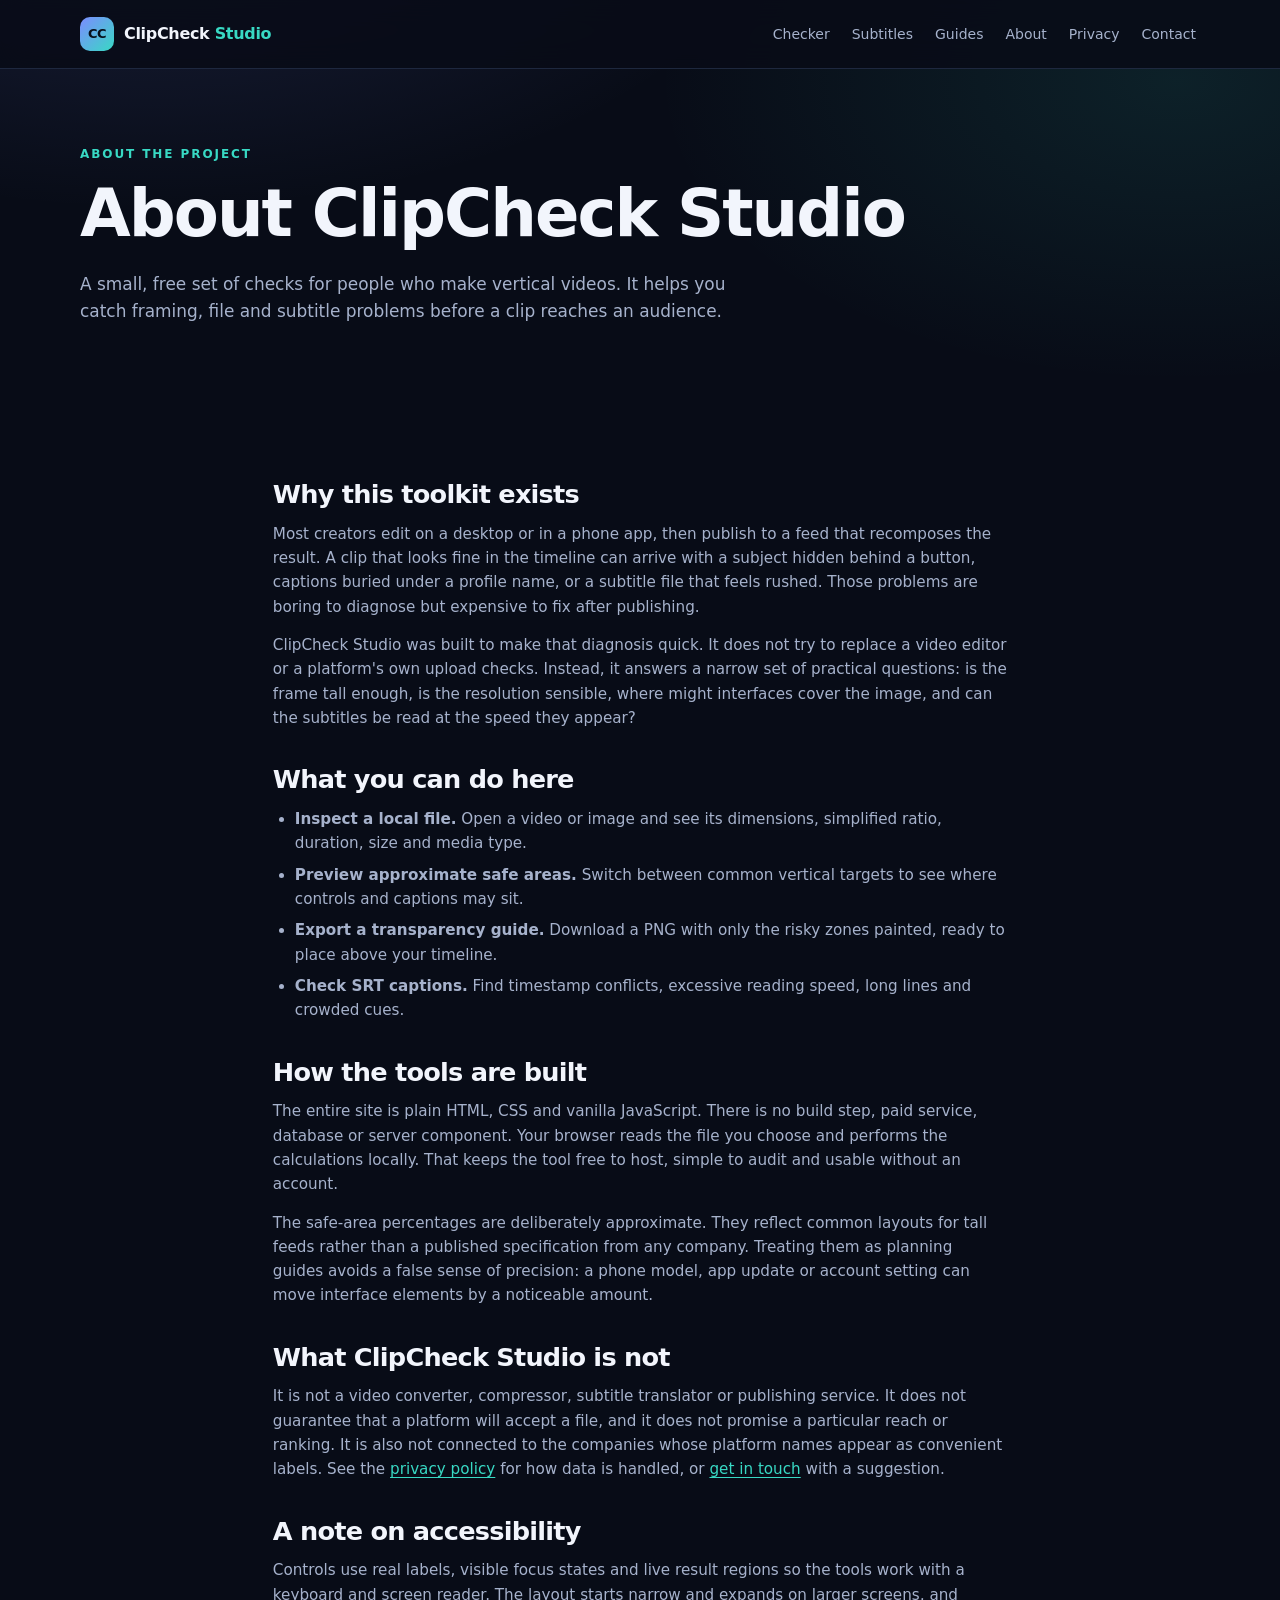
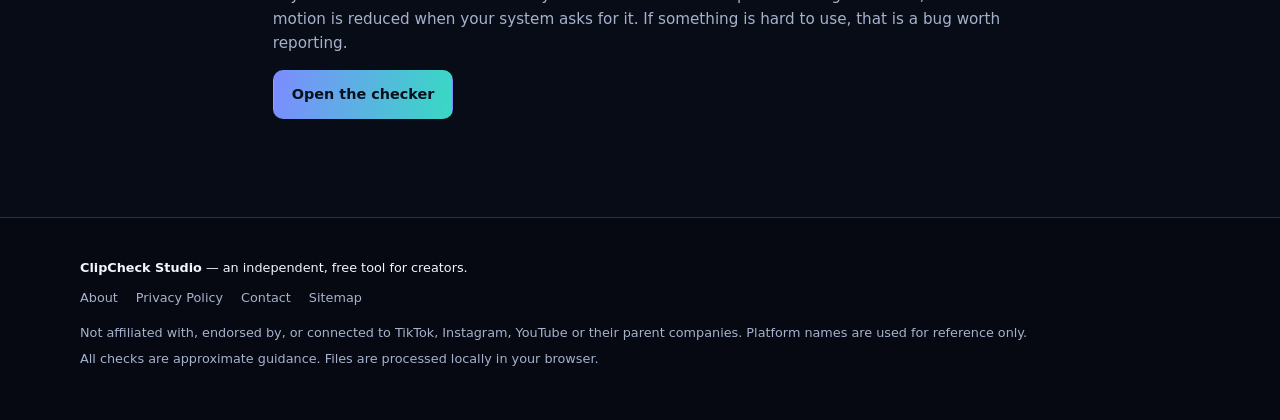
==== about.html @ ace30d15 "Improve SEO metadata, pages and search indexing" ====
<!doctype html>
<html lang="en">
<head>
  <meta charset="utf-8">
  <meta name="viewport" content="width=device-width, initial-scale=1">
  <title>About ClipCheck Studio — Free Tools for Vertical Creators</title>
  <meta name="description" content="Learn why ClipCheck Studio exists, how its local video checks work, and what this free independent toolkit is and is not for.">
  <meta name="theme-color" content="#0b1020">
  <meta name="color-scheme" content="dark">
  <meta name="robots" content="index, follow">
  <link rel="canonical" href="https://mussax-moco.github.io/clipcheck-studio/about.html">
  <meta property="og:type" content="website">
  <meta property="og:site_name" content="ClipCheck Studio">
  <meta property="og:locale" content="en_US">
  <meta property="og:url" content="https://mussax-moco.github.io/clipcheck-studio/about.html">
  <meta property="og:title" content="About ClipCheck Studio — Free Tools for Vertical Creators">
  <meta property="og:description" content="Learn why ClipCheck Studio exists, how its local video checks work, and what this free independent toolkit is and is not for.">
  <meta name="twitter:card" content="summary">
  <meta name="twitter:title" content="About ClipCheck Studio — Free Tools for Vertical Creators">
  <meta name="twitter:description" content="Learn why ClipCheck Studio exists, how its local video checks work, and what this free independent toolkit is and is not for.">
  <link rel="stylesheet" href="styles.css">
</head>
<body>
  <a class="skip-link" href="#main">Skip to main content</a>

  <header class="site-header">
    <div class="wrap header-inner">
      <a class="brand" href="index.html" aria-label="ClipCheck Studio home">
        <span class="brand-mark" aria-hidden="true">CC</span>
        <span class="brand-name">ClipCheck <strong>Studio</strong></span>
      </a>
      <nav class="main-nav" aria-label="Primary">
        <a href="index.html#checker">Checker</a>
        <a href="index.html#subtitles">Subtitles</a>
        <a href="index.html#guides">Guides</a>
        <a href="about.html" aria-current="page">About</a>
        <a href="privacy.html">Privacy</a>
        <a href="contact.html">Contact</a>
      </nav>
    </div>
  </header>

  <main id="main">
    <section class="page-hero" aria-labelledby="about-title">
      <div class="wrap">
        <p class="eyebrow">About the project</p>
        <h1 id="about-title">About ClipCheck Studio</h1>
        <p class="lead">A small, free set of checks for people who make vertical videos. It helps you catch framing, file and subtitle problems before a clip reaches an audience.</p>
      </div>
    </section>

    <section class="section" aria-labelledby="why-title">
      <div class="wrap prose">
        <h2 id="why-title">Why this toolkit exists</h2>
        <p>Most creators edit on a desktop or in a phone app, then publish to a feed that recomposes the result. A clip that looks fine in the timeline can arrive with a subject hidden behind a button, captions buried under a profile name, or a subtitle file that feels rushed. Those problems are boring to diagnose but expensive to fix after publishing.</p>
        <p>ClipCheck Studio was built to make that diagnosis quick. It does not try to replace a video editor or a platform's own upload checks. Instead, it answers a narrow set of practical questions: is the frame tall enough, is the resolution sensible, where might interfaces cover the image, and can the subtitles be read at the speed they appear?</p>

        <h2>What you can do here</h2>
        <ul>
          <li><strong>Inspect a local file.</strong> Open a video or image and see its dimensions, simplified ratio, duration, size and media type.</li>
          <li><strong>Preview approximate safe areas.</strong> Switch between common vertical targets to see where controls and captions may sit.</li>
          <li><strong>Export a transparency guide.</strong> Download a PNG with only the risky zones painted, ready to place above your timeline.</li>
          <li><strong>Check SRT captions.</strong> Find timestamp conflicts, excessive reading speed, long lines and crowded cues.</li>
        </ul>

        <h2>How the tools are built</h2>
        <p>The entire site is plain HTML, CSS and vanilla JavaScript. There is no build step, paid service, database or server component. Your browser reads the file you choose and performs the calculations locally. That keeps the tool free to host, simple to audit and usable without an account.</p>
        <p>The safe-area percentages are deliberately approximate. They reflect common layouts for tall feeds rather than a published specification from any company. Treating them as planning guides avoids a false sense of precision: a phone model, app update or account setting can move interface elements by a noticeable amount.</p>

        <h2>What ClipCheck Studio is not</h2>
        <p>It is not a video converter, compressor, subtitle translator or publishing service. It does not guarantee that a platform will accept a file, and it does not promise a particular reach or ranking. It is also not connected to the companies whose platform names appear as convenient labels. See the <a href="privacy.html">privacy policy</a> for how data is handled, or <a href="contact.html">get in touch</a> with a suggestion.</p>

        <h2>A note on accessibility</h2>
        <p>Controls use real labels, visible focus states and live result regions so the tools work with a keyboard and screen reader. The layout starts narrow and expands on larger screens, and motion is reduced when your system asks for it. If something is hard to use, that is a bug worth reporting.</p>

        <p class="cta-line"><a class="btn btn-primary" href="index.html#checker">Open the checker</a></p>
      </div>
    </section>
  </main>

  <footer class="site-footer">
    <div class="wrap footer-inner">
      <p><strong>ClipCheck Studio</strong> — an independent, free tool for creators.</p>
      <nav class="footer-nav" aria-label="Footer">
        <a href="about.html">About</a>
        <a href="privacy.html">Privacy Policy</a>
        <a href="contact.html">Contact</a>
        <a href="sitemap.xml">Sitemap</a>
      </nav>
      <p>Not affiliated with, endorsed by, or connected to TikTok, Instagram, YouTube or their parent companies. Platform names are used for reference only.</p>
      <p>All checks are approximate guidance. Files are processed locally in your browser.</p>
    </div>
  </footer>
</body>
</html>
---- styles.css ----
:root {
  --bg: #080c17;
  --bg-soft: #0e1425;
  --surface: #121a2d;
  --surface-2: #172139;
  --line: #26324c;
  --text: #f2f5fc;
  --muted: #a6b2cc;
  --accent: #7c8cff;
  --accent-2: #38d9c4;
  --good: #4ade80;
  --warn: #fbbf24;
  --bad: #fb7185;
  --radius: 16px;
  --shadow: 0 18px 40px rgba(0, 0, 0, .32);
}

*, *::before, *::after { box-sizing: border-box; }

html { scroll-behavior: smooth; }

body {
  margin: 0;
  background:
    radial-gradient(1100px 620px at 12% -8%, rgba(124, 140, 255, .18), transparent 60%),
    radial-gradient(900px 520px at 92% 4%, rgba(56, 217, 196, .10), transparent 58%),
    var(--bg);
  color: var(--text);
  font: 16px/1.6 system-ui, -apple-system, "Segoe UI", Roboto, Helvetica, Arial, sans-serif;
  -webkit-font-smoothing: antialiased;
}

a { color: var(--accent-2); }
a:hover { color: #8ff3e5; }

:focus-visible {
  outline: 3px solid var(--accent-2);
  outline-offset: 3px;
}

.skip-link {
  position: absolute;
  left: 12px;
  top: -80px;
  z-index: 100;
  padding: 10px 16px;
  background: var(--text);
  color: var(--bg);
  border-radius: 8px;
  font-weight: 700;
}
.skip-link:focus { top: 12px; }

.wrap { width: min(100% - 32px, 1120px); margin-inline: auto; }

.site-header {
  position: sticky;
  top: 0;
  z-index: 40;
  border-bottom: 1px solid rgba(38, 50, 76, .75);
  background: rgba(8, 12, 23, .88);
  backdrop-filter: blur(14px);
}
.header-inner {
  min-height: 68px;
  display: flex;
  align-items: center;
  justify-content: space-between;
  flex-wrap: wrap;
  gap: 8px 16px;
  padding-block: 12px;
}
.brand { display: inline-flex; align-items: center; gap: 10px; color: var(--text); text-decoration: none; font-weight: 700; }
.brand:hover { color: var(--text); }
.brand-mark {
  display: grid;
  place-items: center;
  width: 34px;
  height: 34px;
  border-radius: 10px;
  background: linear-gradient(135deg, var(--accent), var(--accent-2));
  color: #07101b;
  font-size: 13px;
  font-weight: 800;
  letter-spacing: -.5px;
}
.brand-name { font-size: 1rem; letter-spacing: -.02em; }
.brand-name strong { color: var(--accent-2); }
.main-nav { display: flex; flex-wrap: wrap; gap: 6px 14px; font-size: .82rem; }
.main-nav a { color: var(--muted); text-decoration: none; padding: 8px 4px; }
.main-nav a:hover { color: var(--text); }

.hero { padding: 56px 0 40px; }
.hero-inner { display: grid; gap: 40px; align-items: center; }
.eyebrow {
  margin: 0 0 10px;
  color: var(--accent-2);
  font-size: .75rem;
  font-weight: 800;
  letter-spacing: .16em;
  text-transform: uppercase;
}
h1, h2, h3, h4 { line-height: 1.2; letter-spacing: -.03em; margin-top: 0; }
h1 { font-size: clamp(2.3rem, 8vw, 4.1rem); margin-bottom: 18px; }
h1 span { background: linear-gradient(100deg, var(--accent), var(--accent-2)); -webkit-background-clip: text; background-clip: text; color: transparent; }
h2 { font-size: clamp(1.75rem, 5vw, 2.5rem); margin-bottom: 12px; }
h3 { font-size: 1.15rem; margin-bottom: 8px; }
h4 { font-size: .95rem; }
.lead { color: var(--muted); font-size: 1.06rem; max-width: 62ch; margin-bottom: 26px; }
.hero-actions { display: flex; flex-wrap: wrap; gap: 12px; }
.trust-list { display: flex; flex-wrap: wrap; gap: 8px 18px; list-style: none; padding: 0; margin: 26px 0 0; color: var(--muted); font-size: .875rem; }
.trust-list li { display: flex; align-items: center; gap: 8px; }
.trust-list li::before { content: ""; width: 7px; height: 7px; border-radius: 50%; background: var(--good); box-shadow: 0 0 0 4px rgba(74, 222, 128, .12); }

.hero-panel { display: grid; justify-items: center; gap: 14px; }
.phone-frame {
  width: min(58vw, 230px);
  aspect-ratio: 9 / 16;
  padding: 9px;
  border-radius: 30px;
  background: linear-gradient(160deg, #35415f, #131b2d 55%);
  border: 1px solid #475476;
  box-shadow: var(--shadow), inset 0 1px 0 rgba(255,255,255,.2);
  transform: rotate(-3deg);
}
.phone-screen {
  position: relative;
  height: 100%;
  border-radius: 22px;
  overflow: hidden;
  background:
    radial-gradient(120% 80% at 50% 20%, rgba(124,140,255,.55), transparent 60%),
    linear-gradient(180deg, #1d2742, #0a0f1c);
}
.phone-line { position: absolute; left: 0; right: 0; background: rgba(251,113,133,.32); border-bottom: 1px dashed rgba(255,255,255,.5); }
.phone-line-top { top: 0; height: 13%; }
.phone-line-bottom { bottom: 0; height: 22%; border-top: 1px dashed rgba(255,255,255,.5); border-bottom: 0; }
.phone-line-side { left: auto; right: 0; top: 13%; bottom: 22%; width: 14%; background: rgba(251,113,133,.32); border: 0; border-left: 1px dashed rgba(255,255,255,.5); }
.phone-caption { position: absolute; left: 50%; top: 48%; transform: translate(-50%, -50%); color: #fff; font-weight: 700; font-size: clamp(.55rem, 2.5vw, .8rem); white-space: nowrap; text-shadow: 0 2px 12px #000; }
.hero-panel-note { color: var(--muted); font-size: .8rem; margin: 0; }

.privacy-note {
  display: flex;
  gap: 12px;
  align-items: flex-start;
  padding: 14px 18px;
  border: 1px solid rgba(74, 222, 128, .24);
  background: rgba(74, 222, 128, .07);
  border-radius: 12px;
}
.privacy-note p { margin: 0; color: var(--muted); font-size: .9rem; }
.privacy-note strong { color: var(--good); }
.privacy-icon { color: var(--good); line-height: 1.6; font-size: .7rem; }

.section { padding: 64px 0; }
.section-alt { background: rgba(14, 20, 37, .68); border-block: 1px solid rgba(38, 50, 76, .55); }
.section-head { max-width: 70ch; margin-bottom: 28px; }
.section-head p:last-child { color: var(--muted); margin-bottom: 0; }

.card {
  background: linear-gradient(180deg, var(--surface), var(--bg-soft));
  border: 1px solid var(--line);
  border-radius: var(--radius);
  padding: 20px;
  box-shadow: 0 10px 26px rgba(0,0,0,.16);
}
.card + .card { margin-top: 18px; }
.card-head { margin-bottom: 18px; }
.card-head p { color: var(--muted); font-size: .9rem; margin: 0; }
.subhead { margin: 22px 0 10px; color: var(--muted); }

.tool-grid, .subtitle-grid { display: grid; gap: 20px; align-items: start; }
.tool-side { min-width: 0; }
.sticky-card { position: static; }

fieldset { border: 0; padding: 0; margin: 0 0 18px; }
legend { font-weight: 700; font-size: .9rem; margin-bottom: 8px; }
.segmented { display: grid; grid-template-columns: 1fr; gap: 8px; }
.segmented label { position: relative; }
.segmented input { position: absolute; opacity: 0; inset: 0; width: 100%; height: 100%; margin: 0; cursor: pointer; }
.segmented span {
  display: block;
  text-align: center;
  padding: 10px 12px;
  border: 1px solid var(--line);
  border-radius: 10px;
  background: var(--surface-2);
  color: var(--muted);
  font-size: .875rem;
  font-weight: 600;
  transition: background .15s ease, color .15s ease, border-color .15s ease;
}
.segmented input:checked + span { background: rgba(124,140,255,.18); border-color: var(--accent); color: var(--text); }
.segmented input:focus-visible + span { outline: 3px solid var(--accent-2); outline-offset: 2px; }

.drop-zone {
  display: grid;
  justify-items: center;
  gap: 4px;
  padding: 28px 16px;
  border: 2px dashed #3a4870;
  border-radius: 14px;
  background: rgba(124,140,255,.06);
  cursor: pointer;
  text-align: center;
  transition: border-color .15s ease, background .15s ease;
}
.drop-zone:hover, .drop-zone.is-dragging { border-color: var(--accent-2); background: rgba(56,217,196,.09); }
.drop-zone:focus-within { outline: 3px solid var(--accent-2); outline-offset: 3px; }
.drop-zone input { position: absolute; width: 1px; height: 1px; opacity: 0; pointer-events: none; }
.drop-icon { display: grid; place-items: center; width: 44px; height: 44px; border-radius: 50%; background: rgba(124,140,255,.2); color: var(--accent-2); font-size: 1.6rem; line-height: 1; margin-bottom: 6px; }
.drop-title { font-weight: 700; font-size: .95rem; }
.drop-hint { color: var(--muted); font-size: .8rem; max-width: 42ch; }

.error-text { color: var(--bad); font-size: .875rem; margin: 10px 0 0; }
.error-text[hidden] { display: none; }

.file-meta { display: grid; gap: 8px; margin-top: 16px; padding: 14px; border-radius: 10px; background: rgba(8,12,23,.55); border: 1px solid var(--line); }
.file-meta > div { display: flex; justify-content: space-between; gap: 14px; font-size: .85rem; }
.meta-label { color: var(--muted); flex: 0 0 auto; }
.meta-value { text-align: right; overflow-wrap: anywhere; }

.toolbar-row { display: flex; align-items: center; justify-content: space-between; gap: 12px; flex-wrap: wrap; margin-top: 16px; }
.wrap-row { justify-content: flex-start; }
.check-control { display: inline-flex; align-items: center; gap: 9px; color: var(--muted); font-size: .875rem; cursor: pointer; }
.check-control input, .file-btn + input { accent-color: var(--accent); width: 17px; height: 17px; }

.btn {
  display: inline-flex;
  align-items: center;
  justify-content: center;
  gap: 8px;
  padding: 12px 18px;
  border: 1px solid transparent;
  border-radius: 10px;
  font: inherit;
  font-size: .9rem;
  font-weight: 700;
  text-decoration: none;
  cursor: pointer;
  transition: transform .12s ease, filter .12s ease, background .12s ease;
}
.btn:hover { filter: brightness(1.08); }
.btn:active { transform: translateY(1px); }
.btn-sm { padding: 9px 13px; font-size: .82rem; }
.btn-primary { background: linear-gradient(100deg, var(--accent), var(--accent-2)); color: #07101b; }
.btn-secondary { background: var(--surface-2); border-color: var(--line); color: var(--text); }
.btn-ghost { background: transparent; border-color: var(--line); color: var(--muted); }
.btn:disabled { opacity: .45; cursor: not-allowed; }
.file-btn { position: relative; }

.preview-shell { display: flex; justify-content: center; }
.preview-stage {
  position: relative;
  width: 100%;
  max-width: min(100%, 420px);
  aspect-ratio: 9 / 16;
  border: 1px solid var(--line);
  border-radius: 14px;
  overflow: hidden;
  background: #070b14;
  display: grid;
  place-items: center;
}
.media-mount { position: absolute; inset: 0; display: grid; place-items: center; }
.media-mount video, .media-mount img { width: 100%; height: 100%; object-fit: contain; display: block; }
.placeholder { position: relative; z-index: 1; color: var(--muted); font-size: .875rem; text-align: center; padding: 20px; }
.placeholder::before { content: "▧"; display: block; font-size: 2rem; color: #3c4968; margin-bottom: 8px; }
.placeholder[hidden] { display: none; }
.overlay { position: absolute; inset: 0; z-index: 2; pointer-events: none; --top: 13%; --bottom: 22%; --right: 14%; --left: 2%; }
.overlay[hidden] { display: none; }
.zone { position: absolute; background: rgba(251, 113, 133, .26); display: flex; align-items: center; justify-content: center; padding: 2px; }
.zone-top { inset: 0 0 auto 0; height: var(--top); border-bottom: 1px dashed rgba(255,255,255,.6); }
.zone-bottom { inset: auto 0 0 0; height: var(--bottom); border-top: 1px dashed rgba(255,255,255,.6); }
.zone-right { top: var(--top); bottom: var(--bottom); right: 0; width: var(--right); border-left: 1px dashed rgba(255,255,255,.6); }
.zone-left { top: var(--top); bottom: var(--bottom); left: 0; width: var(--left); border-right: 1px dashed rgba(255,255,255,.6); }
.zone span { background: rgba(7, 11, 20, .78); color: #fff; border: 1px solid rgba(255,255,255,.25); border-radius: 999px; padding: 2px 7px; font-size: clamp(8px, 2vw, 11px); font-weight: 700; white-space: nowrap; }
.zone-left span, .zone-right span { display: none; }
.legend { display: flex; align-items: center; gap: 8px; color: var(--muted); font-size: .8rem; margin: 14px 0 0; }
.legend-swatch { width: 14px; height: 14px; border-radius: 4px; background: rgba(251,113,133,.4); border: 1px dashed rgba(255,255,255,.6); }

.spec-list { margin: 0; display: grid; gap: 0; border: 1px solid var(--line); border-radius: 10px; overflow: hidden; }
.spec-list > div { display: flex; justify-content: space-between; gap: 12px; padding: 10px 12px; font-size: .875rem; background: rgba(8,12,23,.45); }
.spec-list > div + div { border-top: 1px solid var(--line); }
.spec-list dt { color: var(--muted); }
.spec-list dd { margin: 0; font-weight: 700; text-align: right; overflow-wrap: anywhere; }

.check-list { list-style: none; padding: 0; margin: 0; display: grid; gap: 8px; }
.check-item { display: flex; gap: 10px; padding: 10px 12px; border-radius: 10px; font-size: .86rem; border: 1px solid var(--line); background: rgba(8,12,23,.45); }
.check-item::before { flex: 0 0 auto; font-weight: 900; }
.check-good { border-color: rgba(74,222,128,.3); }
.check-good::before { content: "PASS"; color: var(--good); font-size: .72rem; letter-spacing: .05em; padding-top: 2px; }
.check-warn { border-color: rgba(251,191,36,.3); }
.check-warn::before { content: "NOTE"; color: var(--warn); font-size: .72rem; letter-spacing: .05em; padding-top: 2px; }
.check-bad { border-color: rgba(251,113,133,.35); }
.check-bad::before { content: "CHECK"; color: var(--bad); font-size: .72rem; letter-spacing: .05em; padding-top: 2px; }
.check-neutral::before { content: "i"; color: var(--muted); font-weight: 700; }
.fine-print { color: var(--muted); font-size: .76rem; line-height: 1.55; margin: 16px 0 0; }

.export-card { padding: 22px; }
.export-controls { display: grid; gap: 16px; align-items: end; }
.field { display: grid; gap: 7px; }
.field label, .field select { font-size: .9rem; }
select, textarea, input[type="text"] {
  width: 100%;
  color: var(--text);
  background: #0a0f1c;
  border: 1px solid var(--line);
  border-radius: 10px;
  padding: 11px 12px;
  font: inherit;
}
textarea { resize: vertical; min-height: 220px; font-family: ui-monospace, SFMono-Regular, Menlo, Consolas, monospace; font-size: .84rem; line-height: 1.55; }
select { cursor: pointer; }

.stat-grid { display: grid; grid-template-columns: repeat(2, 1fr); gap: 10px; margin-bottom: 18px; }
.stat-grid > div { padding: 12px; border: 1px solid var(--line); border-radius: 10px; background: rgba(8,12,23,.5); display: grid; gap: 2px; }
.stat-value { font-size: 1.5rem; font-weight: 800; letter-spacing: -.04em; }
.stat-label { color: var(--muted); font-size: .75rem; }
.results-scroll { max-height: 360px; overflow-y: auto; }
.issue-list { list-style: none; padding: 0; margin: 0; display: grid; gap: 8px; }
.issue-item { border: 1px solid var(--line); border-left-width: 4px; border-radius: 8px; padding: 10px 12px; font-size: .85rem; background: rgba(8,12,23,.45); }
.issue-item strong { display: block; margin-bottom: 2px; }
.issue-item span { color: var(--muted); }
.issue-error { border-left-color: var(--bad); }
.issue-error strong { color: var(--bad); }
.issue-warning { border-left-color: var(--warn); }
.issue-warning strong { color: var(--warn); }
.issue-info { border-left-color: var(--accent); }
.issue-info strong { color: var(--accent); }
.issue-empty { color: var(--muted); font-size: .875rem; padding: 12px; border: 1px dashed var(--line); border-radius: 10px; }
.cue-details { margin-top: 18px; border-top: 1px solid var(--line); padding-top: 14px; }
.cue-details summary { cursor: pointer; font-weight: 700; font-size: .875rem; }
.table-scroll { overflow-x: auto; margin-top: 12px; }
table { border-collapse: collapse; width: 100%; font-size: .78rem; }
th, td { text-align: left; padding: 8px 10px; border-bottom: 1px solid var(--line); white-space: nowrap; }
th { color: var(--muted); font-weight: 700; }
td:last-child { white-space: normal; min-width: 180px; }
tr.is-warn td { color: var(--warn); }
tr.is-error td { color: var(--bad); }

.guide-grid { display: grid; gap: 16px; }
.guide-card { padding: 22px; border: 1px solid var(--line); border-radius: var(--radius); background: linear-gradient(180deg, var(--surface), var(--bg-soft)); }
.guide-card p { color: var(--muted); font-size: .9rem; margin: 0; }

.site-footer { border-top: 1px solid var(--line); padding: 34px 0 44px; background: rgba(5,8,15,.6); }
.footer-inner p { color: var(--muted); font-size: .8rem; margin: 6px 0; }
.footer-inner p:first-child { color: var(--text); }

.content-block { margin-top: 34px; padding-top: 28px; border-top: 1px solid var(--line); }
.prose { max-width: 76ch; color: var(--muted); font-size: .95rem; }
.prose h2 { color: var(--text); font-size: 1.6rem; margin-top: 34px; }
.prose h3 { color: var(--text); }
.prose p { margin: 0 0 14px; }
.prose ul, .prose ol { padding-left: 22px; margin: 0 0 16px; }
.prose li + li { margin-top: 7px; }
.prose a { text-underline-offset: 3px; }
.page-hero { padding: 54px 0 18px; }
.page-hero .lead { margin-bottom: 18px; }
.cta-line { margin-top: 24px; }
.faq-list { display: grid; gap: 12px; }
.faq-list details { border: 1px solid var(--line); border-radius: 12px; background: linear-gradient(180deg, var(--surface), var(--bg-soft)); padding: 0 18px; }
.faq-list summary { cursor: pointer; font-weight: 700; padding: 16px 0; }
.faq-list p { margin: 0 0 16px; color: var(--muted); }
.footer-nav { display: flex; flex-wrap: wrap; gap: 8px 18px; margin: 10px 0 14px; }
.footer-nav a { color: var(--muted); font-size: .8rem; text-decoration: none; }
.footer-nav a:hover { color: var(--text); }

.sr-only {
  position: absolute !important;
  width: 1px !important;
  height: 1px !important;
  padding: 0 !important;
  margin: -1px !important;
  overflow: hidden !important;
  clip: rect(0, 0, 0, 0) !important;
  white-space: nowrap !important;
  border: 0 !important;
}

@media (min-width: 640px) {
  .main-nav { font-size: .8rem; }
  .segmented { grid-template-columns: repeat(3, 1fr); }
  .stat-grid { grid-template-columns: repeat(4, 1fr); }
  .export-controls { grid-template-columns: 1fr auto; }
  .export-controls .field { grid-column: 1 / -1; }
}

@media (min-width: 860px) {
  .header-inner { flex-wrap: nowrap; padding-block: 0; }
  .main-nav { font-size: .875rem; }
  .page-hero { padding-top: 76px; }
  .hero { padding: 82px 0 56px; }
  .hero-inner { grid-template-columns: 1.15fr .85fr; gap: 60px; }
  .tool-grid { grid-template-columns: minmax(0, 1.25fr) minmax(300px, .75fr); }
  .subtitle-grid { grid-template-columns: 1fr 1fr; }
  .guide-grid { grid-template-columns: repeat(2, 1fr); }
  .sticky-card { position: sticky; top: 88px; }
  .section { padding: 84px 0; }
}

@media (min-width: 1080px) {
  .guide-grid { grid-template-columns: repeat(4, 1fr); }
  .export-controls { grid-template-columns: minmax(240px, 1fr) auto auto; }
  .export-controls .field { grid-column: auto; }
}

@media (prefers-reduced-motion: reduce) {
  html { scroll-behavior: auto; }
  *, *::before, *::after { transition-duration: .01ms !important; animation-duration: .01ms !important; }
}
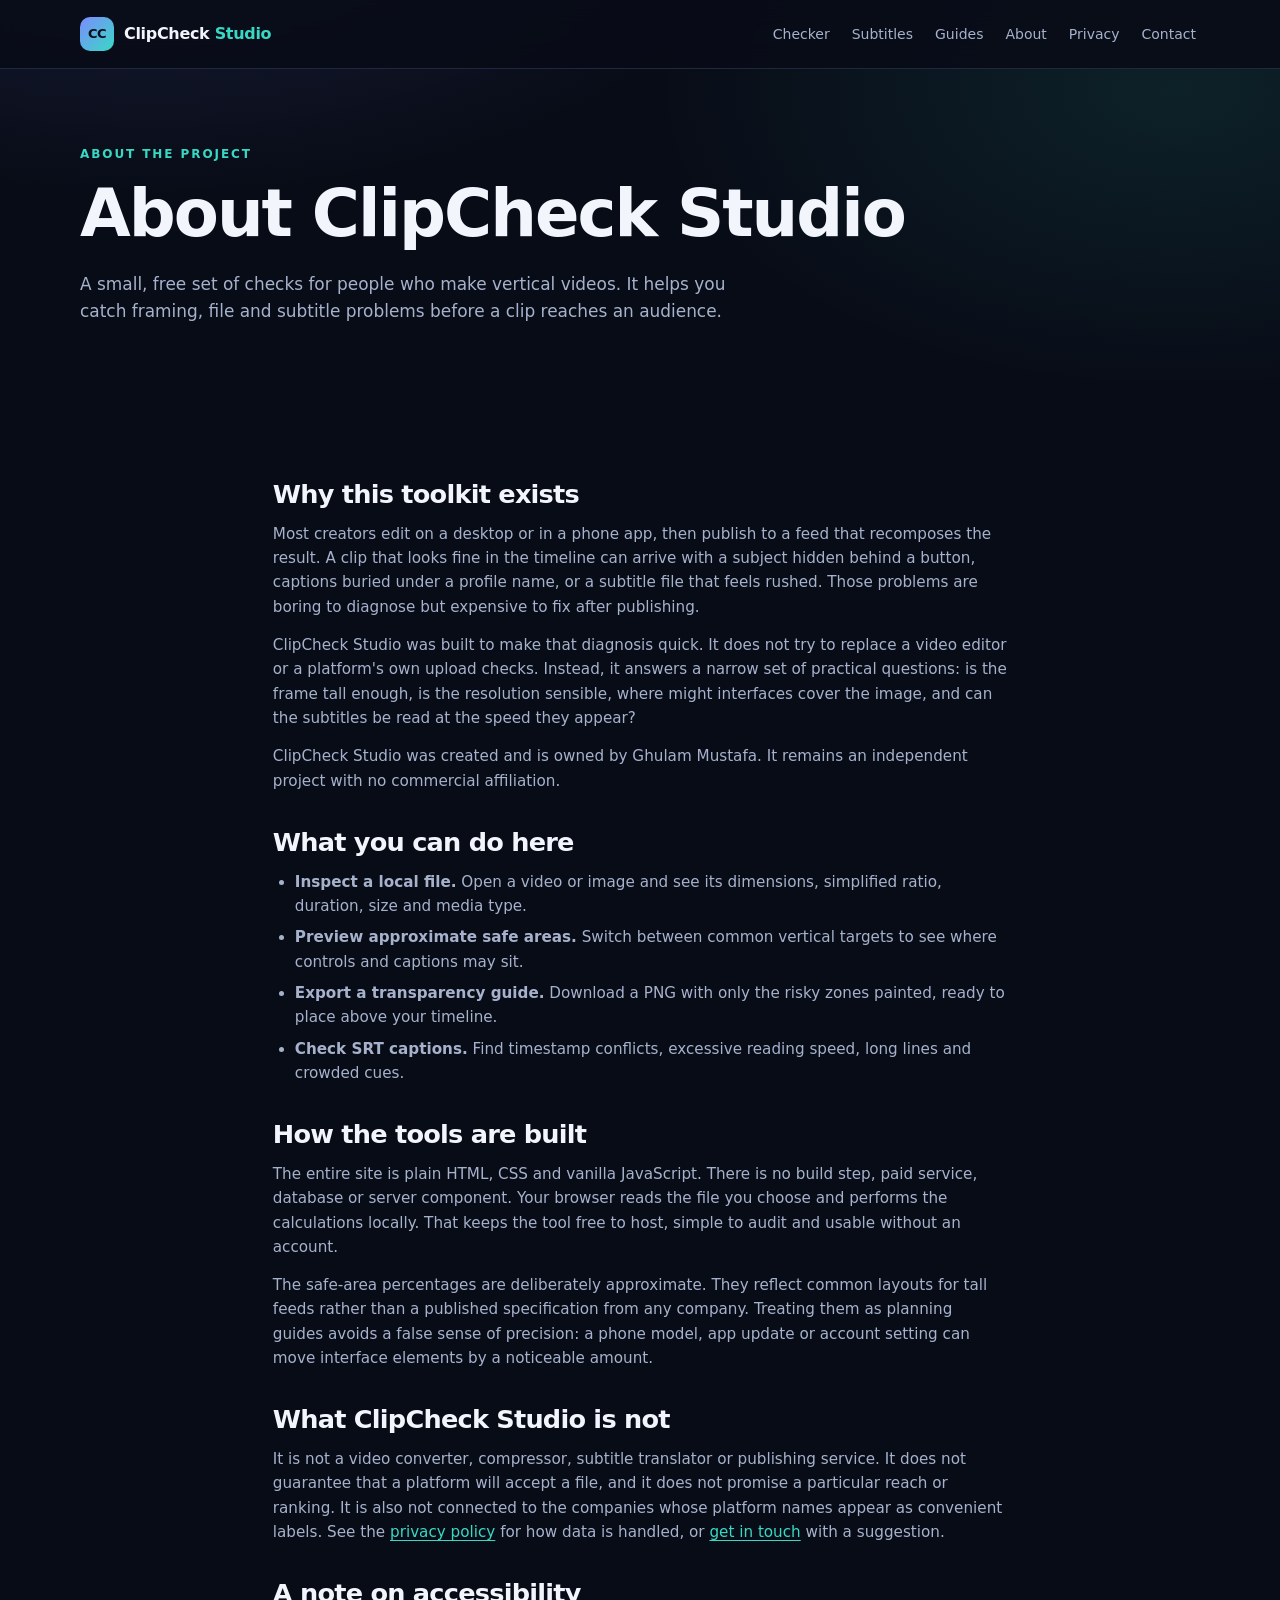
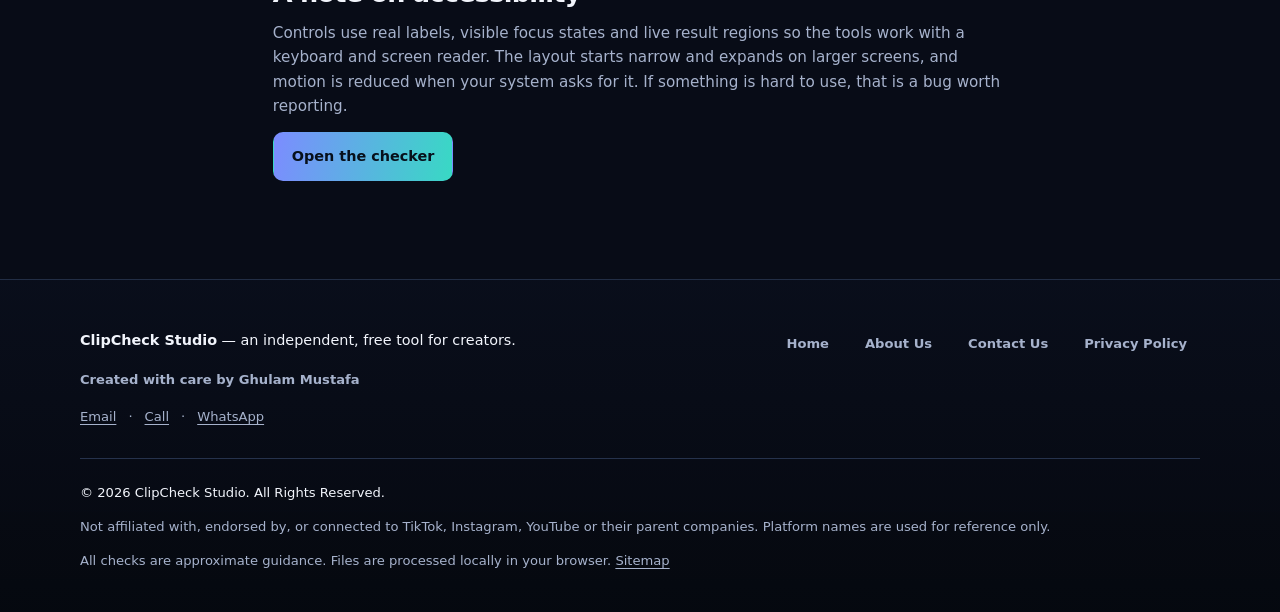
==== commit 80a02128: "Update Contact Us page and site footer" ====
--- a/about.html
+++ b/about.html
@@ -54,6 +54,7 @@
         <h2 id="why-title">Why this toolkit exists</h2>
         <p>Most creators edit on a desktop or in a phone app, then publish to a feed that recomposes the result. A clip that looks fine in the timeline can arrive with a subject hidden behind a button, captions buried under a profile name, or a subtitle file that feels rushed. Those problems are boring to diagnose but expensive to fix after publishing.</p>
         <p>ClipCheck Studio was built to make that diagnosis quick. It does not try to replace a video editor or a platform's own upload checks. Instead, it answers a narrow set of practical questions: is the frame tall enough, is the resolution sensible, where might interfaces cover the image, and can the subtitles be read at the speed they appear?</p>
+        <p>ClipCheck Studio was created and is owned by Ghulam Mustafa. It remains an independent project with no commercial affiliation.</p>
 
         <h2>What you can do here</h2>
         <ul>
@@ -80,15 +81,22 @@
 
   <footer class="site-footer">
     <div class="wrap footer-inner">
-      <p><strong>ClipCheck Studio</strong> — an independent, free tool for creators.</p>
+      <div class="footer-brand">
+        <p class="footer-name"><strong>ClipCheck Studio</strong> — an independent, free tool for creators.</p>
+        <p class="footer-credit">Created with care by Ghulam Mustafa</p>
+        <p class="footer-contact"><a href="mailto:mustafaalee305@gmail.com">Email</a><span aria-hidden="true"> · </span><a href="tel:+923169006243">Call</a><span aria-hidden="true"> · </span><a href="https://wa.me/923169006243" rel="noopener noreferrer">WhatsApp</a></p>
+      </div>
       <nav class="footer-nav" aria-label="Footer">
-        <a href="about.html">About</a>
+        <a href="index.html">Home</a>
+        <a href="about.html">About Us</a>
+        <a href="contact.html">Contact Us</a>
         <a href="privacy.html">Privacy Policy</a>
-        <a href="contact.html">Contact</a>
-        <a href="sitemap.xml">Sitemap</a>
       </nav>
-      <p>Not affiliated with, endorsed by, or connected to TikTok, Instagram, YouTube or their parent companies. Platform names are used for reference only.</p>
-      <p>All checks are approximate guidance. Files are processed locally in your browser.</p>
+      <div class="footer-legal">
+        <p>© 2026 ClipCheck Studio. All Rights Reserved.</p>
+        <p>Not affiliated with, endorsed by, or connected to TikTok, Instagram, YouTube or their parent companies. Platform names are used for reference only.</p>
+        <p>All checks are approximate guidance. Files are processed locally in your browser. <a href="sitemap.xml">Sitemap</a></p>
+      </div>
     </div>
   </footer>
 </body>
--- a/styles.css
+++ b/styles.css
@@ -343,9 +343,33 @@
 .guide-card { padding: 22px; border: 1px solid var(--line); border-radius: var(--radius); background: linear-gradient(180deg, var(--surface), var(--bg-soft)); }
 .guide-card p { color: var(--muted); font-size: .9rem; margin: 0; }
 
-.site-footer { border-top: 1px solid var(--line); padding: 34px 0 44px; background: rgba(5,8,15,.6); }
-.footer-inner p { color: var(--muted); font-size: .8rem; margin: 6px 0; }
-.footer-inner p:first-child { color: var(--text); }
+.contact-section .section-head { max-width: 68ch; }
+.contact-layout { display: grid; gap: 16px; }
+.contact-card { padding: 26px; border: 1px solid var(--line); border-radius: var(--radius); background: linear-gradient(180deg, var(--surface), var(--bg-soft)); box-shadow: 0 12px 30px rgba(0, 0, 0, .12); }
+.contact-card h3 { margin-bottom: 10px; }
+.contact-card p { color: var(--muted); font-size: .9rem; margin: 0 0 12px; }
+.contact-card .contact-primary { color: var(--text); font-size: 1rem; font-weight: 700; }
+.contact-mark { display: grid; place-items: center; width: 42px; height: 42px; margin-bottom: 18px; border: 1px solid rgba(124, 140, 255, .35); border-radius: 12px; background: rgba(124, 140, 255, .12); color: var(--accent-2); font-size: .85rem; font-weight: 800; letter-spacing: .04em; }
+.contact-card-direct { border-color: rgba(56, 217, 196, .28); }
+.contact-list { display: grid; gap: 8px; list-style: none; padding: 0; margin: 0 0 14px; }
+.contact-list li { display: grid; gap: 2px; padding: 10px 12px; border-radius: 10px; background: rgba(5, 8, 15, .35); font-size: .82rem; }
+.contact-list li > span:first-child { color: var(--text); font-weight: 700; }
+.contact-list .contact-placeholder { color: var(--muted); font-style: italic; }
+.contact-card .fine-print { margin: 0; font-size: .78rem; }
+
+.site-footer { border-top: 1px solid rgba(38, 50, 76, .9); padding: 44px 0 36px; background: linear-gradient(180deg, rgba(9, 14, 27, .92), rgba(5, 8, 15, .94)); }
+.footer-inner { display: grid; gap: 26px; }
+.footer-brand { display: grid; gap: 6px; }
+.footer-inner p { color: var(--muted); font-size: .82rem; line-height: 1.65; margin: 5px 0; }
+.footer-inner .footer-name { color: var(--text); font-size: .9rem; }
+.footer-credit { color: var(--accent-2); font-weight: 600; }
+.footer-inner .footer-contact { display: flex; flex-wrap: wrap; gap: 2px 12px; margin-top: 4px; }
+.footer-contact a { color: var(--muted); text-decoration: underline; text-underline-offset: 3px; }
+.footer-contact a:hover { color: var(--accent-2); }
+.footer-legal { display: grid; gap: 2px; border-top: 1px solid var(--line); padding-top: 18px; }
+.footer-legal p:first-child { color: var(--text); }
+.footer-legal a { color: var(--muted); text-decoration: underline; text-underline-offset: 3px; }
+.footer-legal a:hover { color: var(--text); }
 
 .content-block { margin-top: 34px; padding-top: 28px; border-top: 1px solid var(--line); }
 .prose { max-width: 76ch; color: var(--muted); font-size: .95rem; }
@@ -362,9 +386,9 @@
 .faq-list details { border: 1px solid var(--line); border-radius: 12px; background: linear-gradient(180deg, var(--surface), var(--bg-soft)); padding: 0 18px; }
 .faq-list summary { cursor: pointer; font-weight: 700; padding: 16px 0; }
 .faq-list p { margin: 0 0 16px; color: var(--muted); }
-.footer-nav { display: flex; flex-wrap: wrap; gap: 8px 18px; margin: 10px 0 14px; }
-.footer-nav a { color: var(--muted); font-size: .8rem; text-decoration: none; }
-.footer-nav a:hover { color: var(--text); }
+.footer-nav { display: flex; flex-wrap: wrap; gap: 8px 10px; }
+.footer-nav a { padding: 8px 12px; border: 1px solid transparent; border-radius: 10px; color: var(--muted); font-size: .82rem; font-weight: 600; text-decoration: none; }
+.footer-nav a:hover { border-color: var(--line); background: rgba(124, 140, 255, .08); color: var(--text); }
 
 .sr-only {
   position: absolute !important;
@@ -384,6 +408,9 @@
   .stat-grid { grid-template-columns: repeat(4, 1fr); }
   .export-controls { grid-template-columns: 1fr auto; }
   .export-controls .field { grid-column: 1 / -1; }
+  .contact-layout { grid-template-columns: repeat(2, minmax(0, 1fr)); }
+  .footer-inner { grid-template-columns: minmax(0, 1fr) auto; align-items: start; }
+  .footer-legal { grid-column: 1 / -1; }
 }
 
 @media (min-width: 860px) {
@@ -397,6 +424,7 @@
   .guide-grid { grid-template-columns: repeat(2, 1fr); }
   .sticky-card { position: sticky; top: 88px; }
   .section { padding: 84px 0; }
+  .contact-layout { grid-template-columns: repeat(3, minmax(0, 1fr)); }
 }
 
 @media (min-width: 1080px) {
